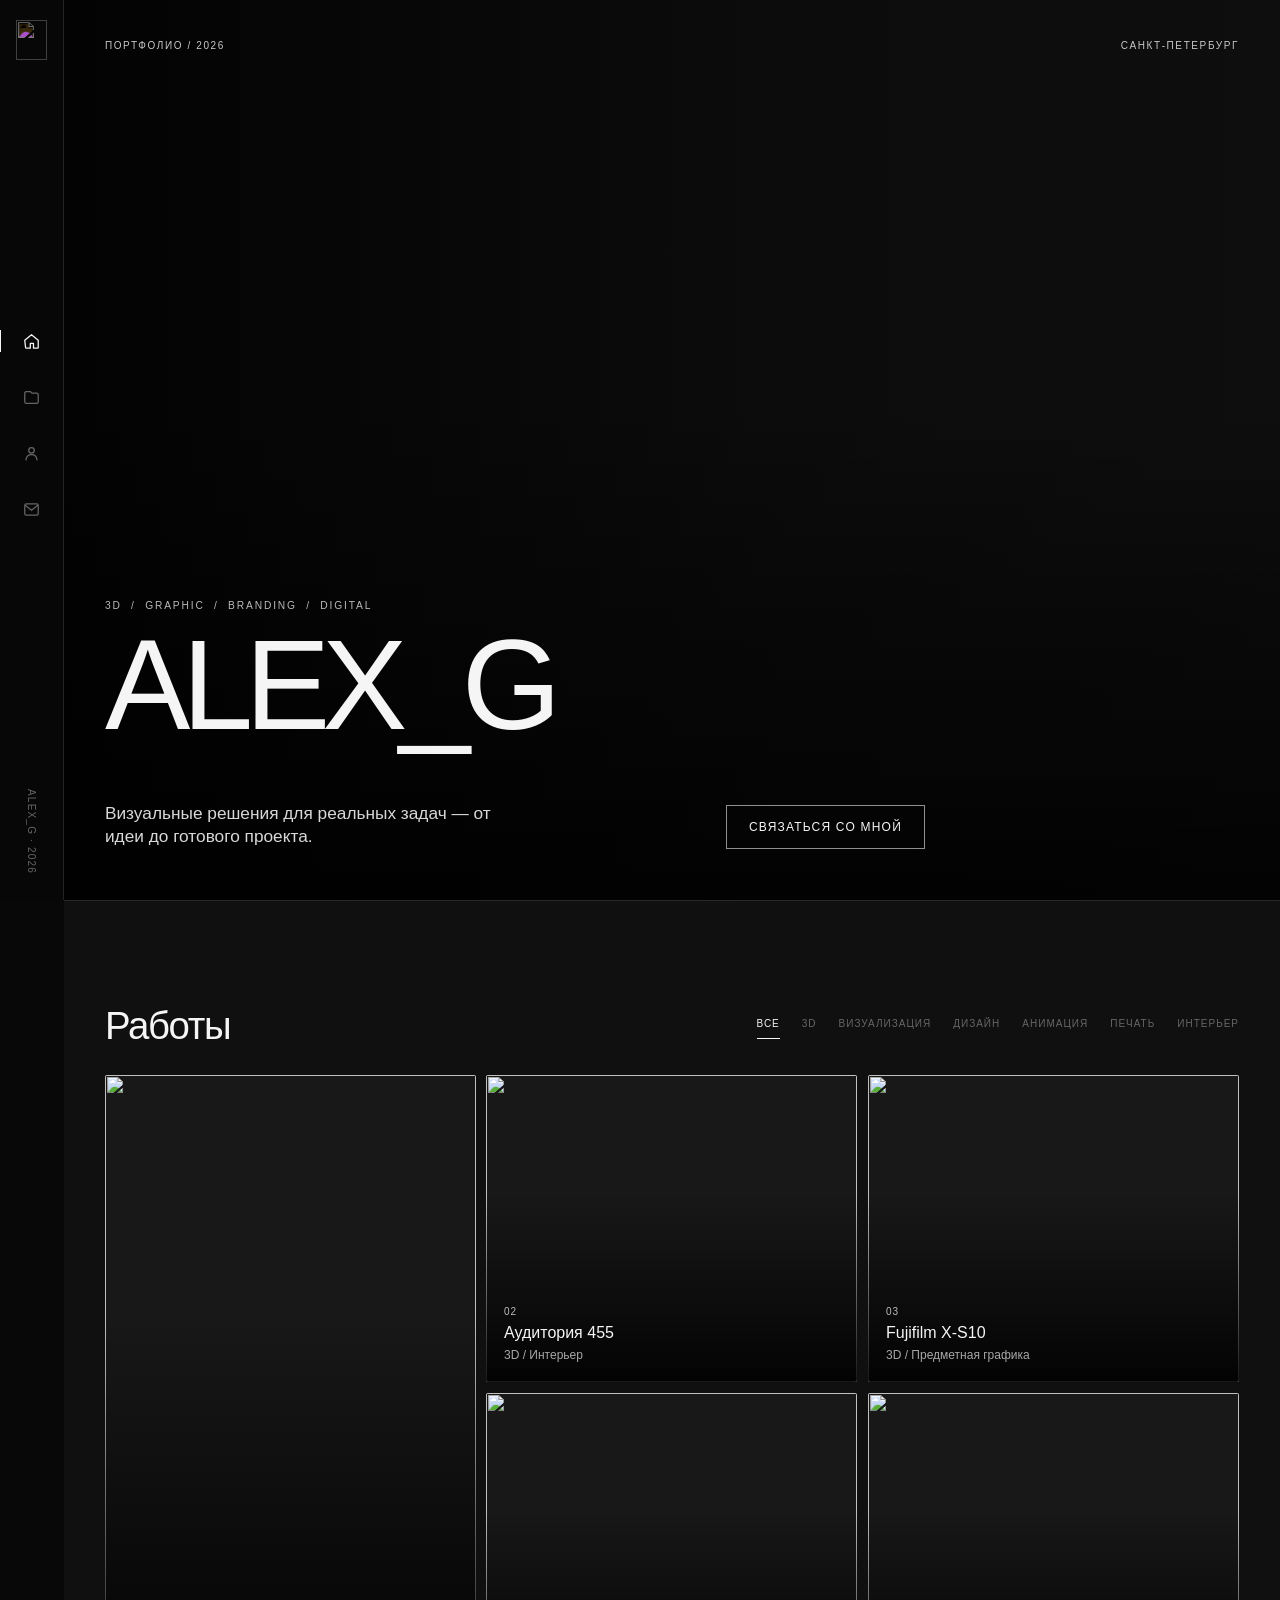
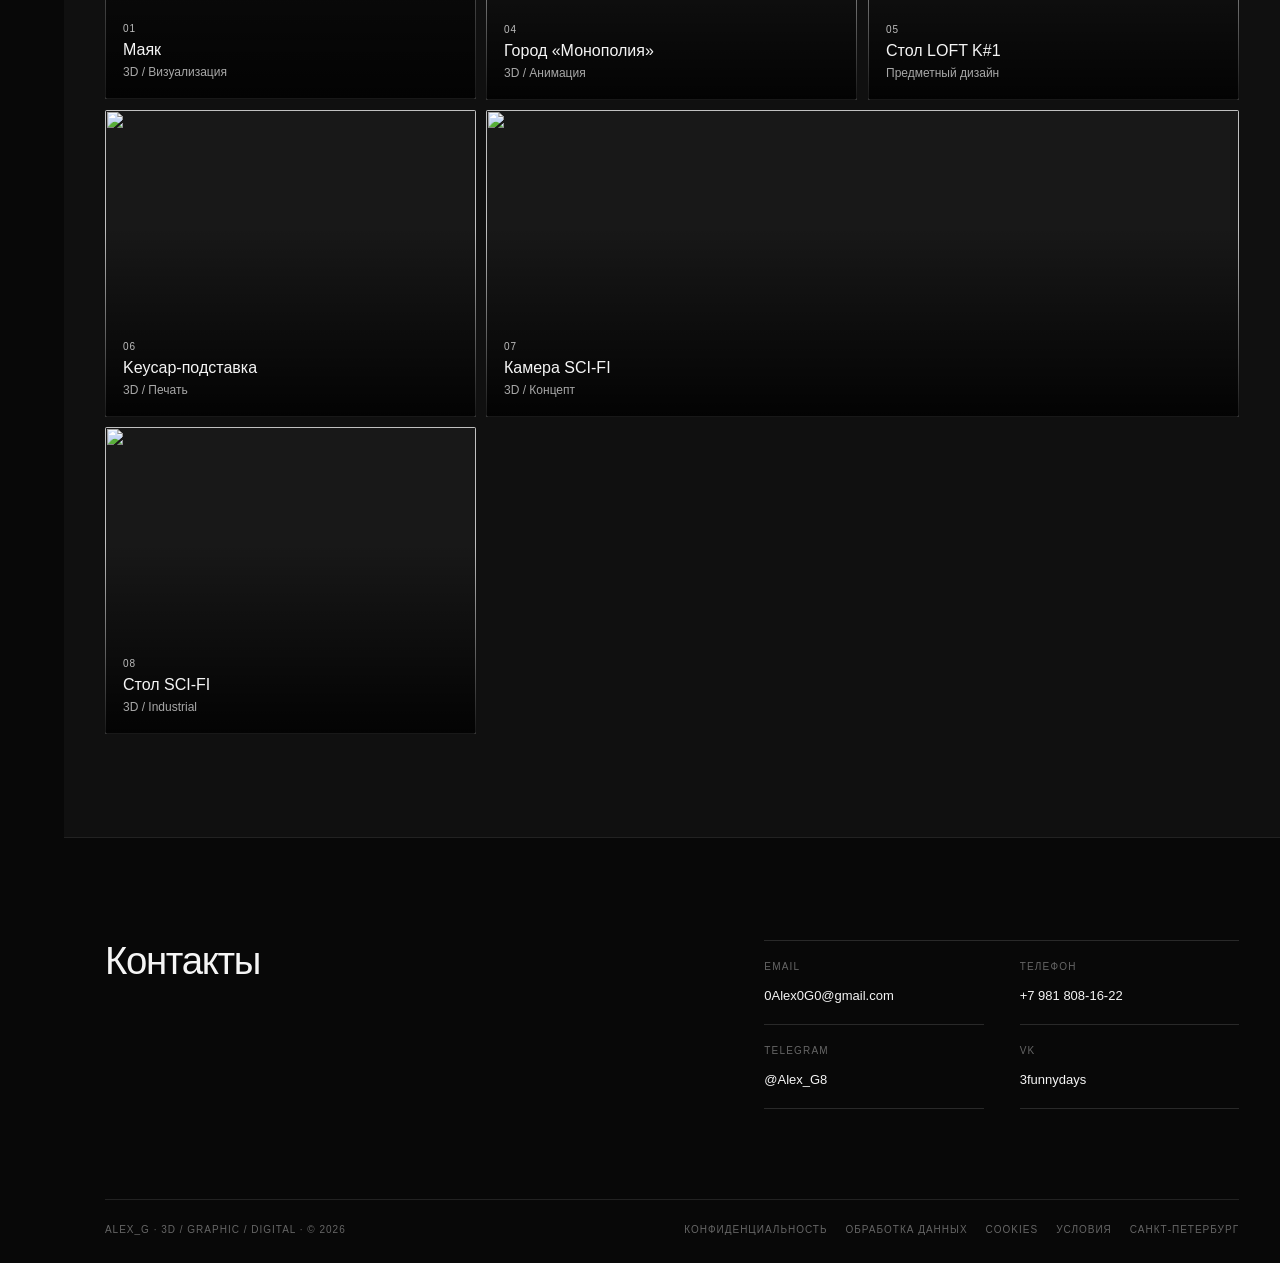
==== index.html @ fc1d1dd9 "Обновить загрузку и мобильную навигацию" ====
<!doctype html>
<html lang="ru">
<head>
  <meta charset="utf-8">
  <meta name="viewport" content="width=device-width,initial-scale=1,viewport-fit=cover">
  <meta name="theme-color" content="#080808">
  <title>ALEX_G — графический дизайнер и 3D-художник</title>
  <meta name="description" content="Портфолио Александра Гусева: 3D-графика, визуализация, анимация и графический дизайн.">
  <meta property="og:title" content="ALEX_G — портфолио Александра Гусева">
  <meta property="og:description" content="Визуальные решения для реальных задач — от идеи до готового проекта.">
  <meta property="og:type" content="website">
  <meta property="og:image" content="img/projects/fujifilm-camera/cover.webp">
  <meta name="twitter:card" content="summary_large_image">
  <link rel="icon" href="img/icons/favicon.png">
  <link rel="manifest" href="site.webmanifest">
  <link rel="stylesheet" href="css/portfolio-v2.css?v=20261013-1">
  <script src="js/portfolio-v2.js?v=20261013-1" defer></script>
</head>
<body class="portfolio-site home-route">
  <div class="site-loader" data-site-loader role="status" aria-label="Загрузка сайта">
    <div class="site-loader__stage">
      <div class="site-loader__record" aria-hidden="true"><span class="site-loader__label"><img src="img/icons/new__logo.svg" alt=""></span></div>
      <p class="site-loader__text" aria-label="Кря..."><span style="--letter:0" aria-hidden="true">К</span><span style="--letter:1" aria-hidden="true">р</span><span style="--letter:2" aria-hidden="true">я</span><span style="--letter:3" aria-hidden="true">.</span><span style="--letter:4" aria-hidden="true">.</span><span style="--letter:5" aria-hidden="true">.</span></p>
    </div>
  </div>
  <noscript><style>.site-loader{display:none}</style></noscript>
  <a class="skip-link" href="#main-content">Перейти к содержанию</a>
  <portfolio-sidebar></portfolio-sidebar>
  <mobile-portfolio-menu></mobile-portfolio-menu>

  <main class="site-frame" id="main-content">
    <portfolio-hero id="hero"></portfolio-hero>
    <portfolio-board id="works"></portfolio-board>
    <portfolio-footer id="contacts"></portfolio-footer>
  </main>

  <project-modal></project-modal>
  <noscript>Для просмотра интерактивной галереи включите JavaScript.</noscript>
</body>
</html>
---- css/portfolio-v2.css ----
@font-face {
  font-family: "Involve";
  src: url("../fonts/Involve-Regular.ttf") format("truetype");
  font-weight: 400;
  font-style: normal;
  font-display: swap;
}

@font-face {
  font-family: "Involve";
  src: url("../fonts/Involve-Medium.ttf") format("truetype");
  font-weight: 500;
  font-style: normal;
  font-display: swap;
}

@font-face {
  font-family: "Involve";
  src: url("../fonts/Involve-SemiBold.ttf") format("truetype");
  font-weight: 600;
  font-style: normal;
  font-display: swap;
}

:root {
  color-scheme: dark;
  --bg: #080808;
  --section: #101010;
  --surface: #181818;
  --text: #f5f5f5;
  --muted: #999;
  --inactive: #666;
  --line: #292929;
  --accent: #f56036;
  --visual-viewport-bottom: 0px;
  --sidebar: 64px;
  --page-pad: clamp(20px, 3.2vw, 52px);
  --section-gap: clamp(64px, 8vw, 112px);
  --ease: cubic-bezier(.22, 1, .36, 1);
}

*, *::before, *::after { box-sizing: border-box; }

html {
  background: var(--bg);
  overflow-x: clip;
  scroll-behavior: smooth;
  scroll-padding-top: 24px;
}

body {
  margin: 0;
  min-width: 320px;
  background: var(--bg);
  color: var(--text);
  font-family: "Involve", "Helvetica Neue", Arial, sans-serif;
  font-size: 16px;
  line-height: 1.5;
  -webkit-font-smoothing: antialiased;
  overflow-x: clip;
}

body.is-modal-open,
body.is-menu-open { overflow: hidden; }

button, a, input { font: inherit; }
a { color: inherit; }
button { color: inherit; }
img, video { display: block; max-width: 100%; }

.site-loader {
  position: fixed;
  z-index: 2000;
  inset: 0;
  display: grid;
  place-items: center;
  overflow: hidden;
  background: #050505;
  transition: opacity 480ms ease, visibility 480ms ease;
}

.site-loader.is-leaving { opacity: 0; visibility: hidden; pointer-events: none; }

.site-loader__stage {
  display: grid;
  justify-items: center;
  gap: 26px;
  perspective: 900px;
}

.site-loader__record {
  position: relative;
  width: clamp(132px, 22vw, 210px);
  aspect-ratio: 1;
  border-radius: 50%;
  background:
    radial-gradient(circle at center, transparent 0 17%, rgba(0,0,0,.14) 17.5% 18%, transparent 18.5% 28%, rgba(0,0,0,.12) 28.5% 29%, transparent 29.5% 42%, rgba(0,0,0,.1) 42.5% 43%, transparent 43.5%),
    repeating-radial-gradient(circle at center, #ff7149 0 2px, var(--accent) 3px 5px);
  box-shadow: 0 34px 80px rgba(0,0,0,.78), inset 0 0 0 1px rgba(255,255,255,.24);
  transform-style: preserve-3d;
  animation: record-toss 1250ms cubic-bezier(.18,.75,.2,1) both;
  will-change: transform;
}

.site-loader__record::after {
  content: "";
  position: absolute;
  inset: 4px;
  border: 2px solid rgba(0,0,0,.1);
  border-radius: inherit;
}

.site-loader__label {
  position: absolute;
  z-index: 2;
  inset: 31%;
  display: grid;
  place-items: center;
  border-radius: 50%;
  background: #f5f5f5;
  box-shadow: 0 0 0 1px rgba(0,0,0,.28);
}

.site-loader__label img { width: 42%; height: 58%; object-fit: contain; }

.site-loader__text {
  margin: 0;
  display: flex;
  align-items: baseline;
  justify-content: center;
  color: #f5f5f5;
  font-size: 12px;
  letter-spacing: .18em;
  text-transform: uppercase;
}

.site-loader__text span {
  display: inline-block;
  opacity: 0;
  transform: translateY(9px) scale(.7);
  animation: loader-letter 360ms var(--ease) forwards;
  animation-delay: calc(260ms + var(--letter) * 115ms);
}

@keyframes record-toss {
  0% { transform: translateY(34px) rotateX(72deg) rotateZ(-16deg) scale(.76); opacity: 0; }
  18% { transform: translateY(0) rotateX(18deg) rotateZ(14deg) scale(1); opacity: 1; }
  37% { transform: translateY(-62px) rotateX(178deg) rotateY(84deg) rotateZ(92deg) scale(.94); }
  52% { transform: translateY(-72px) rotateX(308deg) rotateY(168deg) rotateZ(175deg) scale(.9); }
  69% { transform: translateY(-8px) rotateX(510deg) rotateY(300deg) rotateZ(305deg) scale(1.02); }
  80% { transform: translateY(-22px) rotateX(592deg) rotateY(352deg) rotateZ(348deg) scale(.98); }
  100% { transform: translateY(0) rotateX(720deg) rotateY(360deg) rotateZ(360deg) scale(1); }
}

@keyframes loader-letter {
  0% { opacity: 0; transform: translateY(9px) scale(.7); filter: blur(5px); }
  70% { opacity: 1; transform: translateY(-2px) scale(1.08); filter: blur(0); }
  100% { opacity: 1; transform: translateY(0) scale(1); filter: blur(0); }
}

.skip-link {
  position: fixed;
  z-index: 1000;
  top: 12px;
  left: 76px;
  padding: 10px 14px;
  background: var(--text);
  color: var(--bg);
  transform: translateY(-180%);
  transition: transform 180ms ease;
}

.skip-link:focus { transform: translateY(0); }

:focus-visible {
  outline: 2px solid var(--text);
  outline-offset: 4px;
}

.site-frame { margin-left: var(--sidebar); }

.desktop-sidebar {
  position: fixed;
  z-index: 100;
  inset: 0 auto 0 0;
  width: var(--sidebar);
  height: 100dvh;
  background: rgba(8, 8, 8, .96);
  border-right: 1px solid #222;
  display: flex;
  flex-direction: column;
  align-items: center;
  padding: 18px 10px;
}

.desktop-sidebar__brand {
  display: grid;
  place-items: center;
  width: 44px;
  height: 44px;
  text-decoration: none;
  font-size: 16px;
  font-weight: 500;
  letter-spacing: -.04em;
}

.desktop-sidebar__brand img {
  width: 31px;
  height: 40px;
  object-fit: contain;
  filter: invert(1);
}

.desktop-sidebar__nav {
  display: flex;
  flex: 1;
  flex-direction: column;
  justify-content: center;
  gap: 12px;
}

.desktop-sidebar__link,
.mobile-menu__link {
  position: relative;
  display: grid;
  place-items: center;
  width: 44px;
  height: 44px;
  border: 0;
  color: var(--inactive);
  text-decoration: none;
  background: transparent;
  transition: color 180ms ease, background 180ms ease;
}

.desktop-sidebar__link::before {
  content: "";
  position: absolute;
  left: -11px;
  width: 2px;
  height: 0;
  background: var(--text);
  transition: height 220ms var(--ease);
}

.desktop-sidebar__link svg,
.mobile-menu__link svg {
  width: 19px;
  height: 19px;
  fill: none;
  stroke: currentColor;
  stroke-width: 1.6;
  stroke-linecap: round;
  stroke-linejoin: round;
}

.desktop-sidebar__link:hover,
.desktop-sidebar__link.is-active,
.desktop-sidebar__link[aria-current="page"] { color: var(--text); }

.desktop-sidebar__link.is-active::before,
.desktop-sidebar__link[aria-current="page"]::before { height: 22px; }

.desktop-sidebar__tooltip {
  position: absolute;
  left: 52px;
  padding: 7px 9px;
  border: 1px solid var(--line);
  background: rgba(8, 8, 8, .94);
  color: var(--text);
  font-size: 11px;
  letter-spacing: .08em;
  text-transform: uppercase;
  opacity: 0;
  pointer-events: none;
  transform: translateX(-5px);
  transition: opacity 160ms ease, transform 160ms ease;
  white-space: nowrap;
}

.desktop-sidebar__link:hover .desktop-sidebar__tooltip,
.desktop-sidebar__link:focus-visible .desktop-sidebar__tooltip {
  opacity: 1;
  transform: translateX(0);
}

.desktop-sidebar__counter {
  margin: 0 0 8px;
  color: var(--inactive);
  font-size: 10px;
  letter-spacing: .12em;
  writing-mode: vertical-rl;
}

.hero {
  position: relative;
  min-height: max(650px, 100svh);
  overflow: hidden;
  isolation: isolate;
  display: grid;
  align-items: end;
  padding: clamp(26px, 4vw, 64px) var(--page-pad);
  background: #101010;
}

.hero__media,
.hero__media::after,
.hero__video {
  position: absolute;
  inset: 0;
  width: 100%;
  height: 100%;
}

.hero__media { z-index: -2; }
.hero__video { object-fit: cover; object-position: 50% 50%; }
.hero__media::after {
  content: "";
  background:
    linear-gradient(90deg, rgba(0, 0, 0, .82) 0%, rgba(0, 0, 0, .28) 58%, rgba(0, 0, 0, .14) 100%),
    linear-gradient(0deg, rgba(0, 0, 0, .84) 0%, transparent 55%);
}

.hero__topline {
  position: absolute;
  top: clamp(24px, 3vw, 44px);
  right: var(--page-pad);
  left: var(--page-pad);
  display: flex;
  align-items: center;
  justify-content: space-between;
  color: #c8c8c8;
  font-size: 10px;
  letter-spacing: .16em;
  text-transform: uppercase;
}

.hero__mobile-logo {
  display: none;
  width: 24px;
  height: 32px;
  object-fit: contain;
  filter: invert(1);
}

.hero__content { width: min(820px, 82vw); }

.hero__disciplines,
.section-kicker {
  margin: 0 0 20px;
  color: #b9b9b9;
  font-size: clamp(10px, .8vw, 12px);
  letter-spacing: .18em;
  text-transform: uppercase;
}

.hero h1 {
  margin: 0;
  font-size: clamp(76px, 10vw, 150px);
  font-weight: 400;
  line-height: .82;
  letter-spacing: -.065em;
}

.hero__bottom {
  display: flex;
  align-items: flex-end;
  justify-content: space-between;
  gap: 32px;
  margin-top: clamp(32px, 5vw, 68px);
}

.hero__statement {
  max-width: 390px;
  margin: 0;
  color: #d8d8d8;
  font-size: clamp(16px, 1.35vw, 20px);
  line-height: 1.35;
}

.hero__actions {
  display: flex;
  align-items: center;
  gap: 12px;
}

.outline-button {
  min-height: 44px;
  border: 1px solid rgba(245, 245, 245, .58);
  background: transparent;
  color: var(--text);
  display: inline-flex;
  align-items: center;
  justify-content: center;
  gap: 10px;
  padding: 0 22px;
  text-decoration: none;
  font-size: 12px;
  font-weight: 500;
  letter-spacing: .1em;
  text-transform: uppercase;
  cursor: pointer;
  transition: background 200ms ease, color 200ms ease, border-color 200ms ease;
}

.outline-button:hover { background: var(--text); color: var(--bg); border-color: var(--text); }

.portfolio-board {
  padding: var(--section-gap) var(--page-pad);
  background: var(--section);
  border-top: 1px solid var(--line);
}

.portfolio-board__header {
  display: grid;
  grid-template-columns: minmax(200px, 1fr) auto;
  align-items: end;
  gap: 28px;
  margin-bottom: 28px;
}

.section-heading {
  display: flex;
  align-items: baseline;
}

.section-heading h2 {
  margin: 0;
  font-size: clamp(28px, 3vw, 42px);
  font-weight: 400;
  line-height: 1.1;
  letter-spacing: -.035em;
}

.project-filters {
  display: flex;
  align-items: center;
  gap: 22px;
  overflow-x: auto;
  padding: 4px 0 8px;
  scrollbar-width: none;
}
.project-filters::-webkit-scrollbar { display: none; }

.project-filter {
  position: relative;
  min-height: 32px;
  padding: 0;
  border: 0;
  background: none;
  color: var(--inactive);
  font-size: 10px;
  font-weight: 500;
  letter-spacing: .1em;
  text-transform: uppercase;
  white-space: nowrap;
  cursor: pointer;
  transition: color 180ms ease;
}

.project-filter::after {
  content: "";
  position: absolute;
  right: 0;
  bottom: 0;
  left: 0;
  height: 1px;
  background: currentColor;
  transform: scaleX(0);
  transform-origin: left;
  transition: transform 200ms var(--ease);
}

.project-filter:hover,
.project-filter.is-active { color: var(--text); }
.project-filter.is-active::after { transform: scaleX(1); }

.project-grid {
  display: grid;
  grid-template-columns: repeat(3, minmax(0, 1fr));
  grid-auto-rows: clamp(230px, 24vw, 390px);
  gap: 10px;
  perspective: 1400px;
}

.project-grid.is-filtering-out .project-card:not([hidden]) {
  animation: project-filter-out 480ms cubic-bezier(.55,0,.7,.2) both;
}

.project-grid.is-filtering-in .project-card:not([hidden]) {
  animation: project-filter-in 680ms var(--ease) both;
}

@keyframes project-filter-out {
  to {
    opacity: 0;
    filter: blur(16px) brightness(.16);
    transform: translateZ(-150px) translateY(12px) scale(.88);
  }
}

@keyframes project-filter-in {
  from {
    opacity: 0;
    filter: blur(18px) brightness(.12);
    transform: translateZ(-180px) translateY(14px) scale(.86);
  }
  to { opacity: 1; filter: none; transform: none; }
}

.project-card {
  position: relative;
  min-width: 0;
  overflow: visible;
  padding: 0;
  border: 0;
  border-radius: 2px;
  background: transparent;
  text-align: left;
  cursor: pointer;
  isolation: isolate;
  perspective: 1100px;
}

.project-card__plane {
  position: absolute;
  inset: 0;
  display: block;
  overflow: hidden;
  border-radius: inherit;
  background: var(--surface);
  pointer-events: none;
  transform: rotateX(var(--billboard-x, 0deg)) rotateY(var(--billboard-y, 0deg));
  transform-style: preserve-3d;
  transform-origin: center;
  transition: transform 140ms ease-out;
  will-change: transform;
}

.project-card.is-featured { grid-row: span 2; }
.project-card.is-wide { grid-column: span 2; }
.project-card[hidden] { display: none; }

.project-card__plane::after {
  content: "";
  position: absolute;
  z-index: 1;
  inset: 0;
  background: linear-gradient(180deg, transparent 38%, rgba(0, 0, 0, .88) 100%);
  pointer-events: none;
}

.project-card__image {
  width: 100%;
  height: 100%;
  object-fit: cover;
  object-position: var(--cover-position, 50% 50%);
}

.project-card__content {
  position: absolute;
  z-index: 3;
  right: 0;
  bottom: 0;
  left: 0;
  padding: 18px;
}

.project-card__index {
  display: block;
  margin-bottom: 4px;
  color: #bdbdbd;
  font-size: 10px;
  letter-spacing: .1em;
}

.project-card h3 { margin: 0; font-size: 16px; font-weight: 500; line-height: 1.2; }
.project-card p { margin: 4px 0 0; color: #a8a8a8; font-size: 12px; }

.portfolio-board__empty {
  grid-column: 1 / -1;
  min-height: 200px;
  border: 1px solid var(--line);
  display: grid;
  place-items: center;
  color: var(--muted);
}

.portfolio-board__empty[hidden] { display: none; }

.portfolio-footer {
  padding: var(--section-gap) var(--page-pad) 26px;
  background: var(--bg);
  border-top: 1px solid #222;
}

.portfolio-footer__lead {
  display: grid;
  grid-template-columns: minmax(300px, 1.2fr) minmax(420px, 1fr);
  gap: clamp(40px, 7vw, 110px);
  padding-bottom: clamp(54px, 7vw, 100px);
}

.portfolio-footer__lead h2 {
  margin: 14px 0 18px;
  max-width: 760px;
  font-size: clamp(44px, 6vw, 96px);
  font-weight: 400;
  line-height: .95;
  letter-spacing: -.055em;
}

.portfolio-footer__lead .section-heading h2 { margin: 0; font-size: clamp(28px, 3vw, 42px); line-height: 1.1; letter-spacing: -.035em; }
.portfolio-footer__lead p { max-width: 450px; margin: 0; color: var(--muted); font-size: 15px; }

.portfolio-footer__links {
  align-self: end;
  display: grid;
  grid-template-columns: repeat(2, minmax(0, 1fr));
  border-top: 1px solid var(--line);
}

.contact-link {
  min-height: 84px;
  padding: 18px 0;
  border-bottom: 1px solid var(--line);
  color: var(--text);
  text-decoration: none;
  display: flex;
  flex-direction: column;
  justify-content: space-between;
  transition: color 180ms ease;
}

.contact-link:nth-child(odd) { margin-right: 18px; }
.contact-link:nth-child(even) { margin-left: 18px; }
.contact-link span { color: var(--inactive); font-size: 10px; letter-spacing: .12em; text-transform: uppercase; }
.contact-link strong { font-size: 13px; font-weight: 400; overflow-wrap: anywhere; }
.contact-link:hover { color: var(--muted); }

.portfolio-footer__bottom {
  display: flex;
  align-items: center;
  justify-content: space-between;
  gap: 20px;
  padding-top: 22px;
  border-top: 1px solid #222;
  color: var(--inactive);
  font-size: 10px;
  letter-spacing: .1em;
  text-transform: uppercase;
}

.portfolio-footer__legal { display: flex; gap: 18px; }
.portfolio-footer__legal a { text-decoration: none; }
.portfolio-footer__legal a:hover { color: var(--text); }

.project-modal[hidden] { display: none; }

.project-modal {
  position: fixed;
  z-index: 500;
  inset: 0;
  display: grid;
  place-items: center;
  padding: 4vh 4vw;
  background: rgba(0, 0, 0, .86);
  backdrop-filter: blur(8px);
  animation: modal-backdrop 220ms ease both;
}

.project-modal__panel {
  position: relative;
  width: min(1100px, 92vw);
  max-height: 90dvh;
  overflow: auto;
  overscroll-behavior: contain;
  background: var(--section);
  border: 1px solid var(--line);
  animation: modal-panel 300ms var(--ease) both;
}

.project-modal__close {
  position: sticky;
  z-index: 4;
  top: 16px;
  float: right;
  display: grid;
  place-items: center;
  width: 44px;
  height: 44px;
  margin: 16px 16px -60px 0;
  padding: 0;
  border: 1px solid rgba(255, 255, 255, .28);
  border-radius: 50%;
  background: rgba(8, 8, 8, .82);
  color: var(--text);
  cursor: pointer;
  backdrop-filter: blur(12px);
}

.project-modal__close::before,
.project-modal__close::after { content: ""; position: absolute; width: 16px; height: 1px; background: currentColor; }
.project-modal__close::before { transform: rotate(45deg); }
.project-modal__close::after { transform: rotate(-45deg); }

.project-modal__hero {
  width: 100%;
  aspect-ratio: 16 / 8;
  object-fit: cover;
  object-position: var(--modal-position, 50% 50%);
}

.project-modal__body { padding: clamp(24px, 4vw, 56px); }

.project-modal__heading {
  display: grid;
  grid-template-columns: 1.25fr .75fr;
  gap: 32px;
  margin-bottom: clamp(42px, 6vw, 72px);
}

.project-modal__eyebrow,
.project-modal__facts dt { color: var(--inactive); font-size: 10px; letter-spacing: .12em; text-transform: uppercase; }

.project-modal__heading h2 {
  margin: 10px 0 18px;
  font-size: clamp(38px, 6vw, 76px);
  font-weight: 400;
  line-height: .95;
  letter-spacing: -.05em;
}

.project-modal__description { max-width: 650px; margin: 0; color: #b7b7b7; font-size: 15px; }
.project-modal__facts { display: grid; align-content: end; gap: 14px; margin: 0; }
.project-modal__facts div { display: flex; justify-content: space-between; gap: 16px; padding-bottom: 10px; border-bottom: 1px solid var(--line); }
.project-modal__facts dd { margin: 0; font-size: 12px; text-align: right; }
.project-modal__gallery { display: grid; grid-template-columns: repeat(2, minmax(0, 1fr)); gap: 10px; }
.project-modal__gallery img,
.project-modal__gallery video { width: 100%; height: 100%; min-height: 280px; object-fit: cover; background: #050505; }
.project-modal__gallery video { aspect-ratio: 16 / 9; }
.project-modal__gallery img:first-child:last-child { grid-column: 1 / -1; max-height: 760px; object-fit: contain; }

.error-page {
  min-height: 100svh;
  display: grid;
  align-items: center;
  padding: clamp(80px, 10vw, 150px) var(--page-pad);
  background: var(--bg);
}

.error-page__content { width: min(1120px, 100%); }
.error-page__code { margin: 0 0 14px; color: var(--inactive); font-size: 11px; letter-spacing: .18em; text-transform: uppercase; }
.error-page h1 { margin: 0; font-size: clamp(112px, 25vw, 360px); font-weight: 400; line-height: .72; letter-spacing: -.08em; }
.error-page__line { width: 100%; height: 1px; margin: clamp(42px, 7vw, 90px) 0 26px; background: var(--line); }
.error-page__footer { display: flex; align-items: center; justify-content: space-between; gap: 24px; }
.error-page__footer p { max-width: 540px; margin: 0; color: var(--muted); font-size: clamp(15px, 1.6vw, 20px); }

.legal-page__content {
  width: min(980px, calc(100% - (var(--page-pad) * 2)));
  min-height: 70svh;
  margin: 0 auto;
  padding: clamp(110px, 12vw, 180px) 0 var(--section-gap);
}

.legal-page__content h1 {
  max-width: 900px;
  margin: 0 0 18px;
  font-size: clamp(46px, 7vw, 96px);
  font-weight: 400;
  line-height: .94;
  letter-spacing: -.055em;
}

.legal-page__content .legal-updated {
  margin: 0 0 clamp(54px, 8vw, 96px);
  color: var(--inactive);
  font-size: 10px;
  letter-spacing: .12em;
  text-transform: uppercase;
}

.legal-page__content h2 {
  margin: clamp(42px, 6vw, 72px) 0 14px;
  padding-top: 18px;
  border-top: 1px solid var(--line);
  font-size: clamp(22px, 2.5vw, 34px);
  font-weight: 400;
  letter-spacing: -.025em;
}

.legal-page__content p {
  max-width: 800px;
  margin: 0 0 16px;
  color: #b7b7b7;
  font-size: 15px;
}

.legal-page__content a { color: var(--text); text-underline-offset: 3px; }

@keyframes modal-backdrop { from { opacity: 0; } }
@keyframes modal-panel { from { opacity: 0; transform: translateY(18px) scale(.99); } }

.about-hero {
  position: relative;
  min-height: 100svh;
  display: grid;
  grid-template-columns: 1.05fr .95fr;
  align-items: end;
  gap: clamp(30px, 6vw, 100px);
  padding: clamp(84px, 10vw, 150px) var(--page-pad) var(--page-pad);
  background: var(--bg);
}

.about-hero h1 { margin: 0; font-size: clamp(68px, 9vw, 138px); font-weight: 400; line-height: .84; letter-spacing: -.065em; }
.about-hero__lead { max-width: 650px; margin: clamp(32px, 5vw, 64px) 0 0; color: #c8c8c8; font-size: clamp(17px, 1.5vw, 22px); line-height: 1.4; }
.about-hero__portrait { margin: 0; height: min(72vh, 820px); overflow: hidden; background: var(--surface); }
.about-hero__portrait img { width: 100%; height: 100%; object-fit: cover; filter: grayscale(1); transition: filter 500ms ease; }
.about-hero__portrait:hover img { filter: grayscale(0); }

.about-content { padding: var(--section-gap) var(--page-pad); background: var(--section); border-top: 1px solid var(--line); }
.about-content__statement { display: grid; grid-template-columns: minmax(130px, .35fr) 1fr; gap: 24px; padding-bottom: var(--section-gap); }
.about-content__statement span,
.about-content__statement p { max-width: 1100px; margin: 0; font-size: clamp(30px, 4.5vw, 68px); line-height: 1.08; letter-spacing: -.045em; }
.about-content__columns { display: grid; grid-template-columns: repeat(3, minmax(0, 1fr)); border-top: 1px solid var(--line); }
.about-content__columns article { min-height: 290px; padding: 22px 28px 28px 0; border-bottom: 1px solid var(--line); }
.about-content__columns article + article { padding-left: 28px; border-left: 1px solid var(--line); }
.about-content__columns h2 { margin: 70px 0 14px; font-size: 22px; font-weight: 400; }
.about-content__columns p { max-width: 360px; margin: 0; color: var(--muted); font-size: 14px; }
.about-content__actions { display: flex; align-items: center; gap: 28px; margin-top: 42px; }
.resume-button {
  display: inline-flex;
  align-items: center;
  justify-content: center;
  min-width: 210px;
  min-height: 54px;
  padding: 0 22px;
  border: 1px solid var(--text);
  background: var(--text);
  color: var(--bg);
  font-size: 11px;
  font-weight: 500;
  letter-spacing: .1em;
  text-decoration: none;
  text-transform: uppercase;
  transition: background 200ms ease, color 200ms ease;
}
.resume-button:hover,
.resume-button:focus-visible { background: transparent; color: var(--text); }

.software-section {
  padding: var(--section-gap) 0 12px;
}

.software-section__heading {
  display: flex;
  align-items: end;
  justify-content: space-between;
  gap: 24px;
  margin-bottom: 28px;
}

.software-section__heading .section-kicker { margin: 0 0 8px; }
.software-section__heading h2 { margin: 0; font-size: clamp(30px, 4vw, 56px); font-weight: 400; line-height: 1; letter-spacing: -.04em; }

.software-grid {
  display: grid;
  grid-template-columns: repeat(4, minmax(0, 1fr));
  border-top: 1px solid var(--line);
  border-left: 1px solid var(--line);
}

.software-card {
  min-height: 220px;
  padding: 20px;
  border-right: 1px solid var(--line);
  border-bottom: 1px solid var(--line);
  display: flex;
  flex-direction: column;
  justify-content: space-between;
  gap: 24px;
  background: rgba(255, 255, 255, .01);
  transition: background 220ms ease;
}

.software-card:hover { background: rgba(255, 255, 255, .045); }
.software-card img { width: 32px; height: 32px; object-fit: contain; filter: grayscale(1); }
.software-card h3 { margin: 0 0 5px; font-size: 15px; font-weight: 500; }
.software-card p { margin: 0; color: var(--muted); font-size: 12px; }
.software-card__body { margin-top: auto; }
.software-card__skill { margin-top: 4px; }
.software-card__skill-label { display: flex; align-items: baseline; justify-content: space-between; gap: 12px; margin-bottom: 10px; }
.software-card__skill-label > span { color: var(--inactive); font-size: 9px; letter-spacing: .12em; text-transform: uppercase; }
.software-card__skill-label strong { font-size: 25px; font-weight: 400; line-height: 1; letter-spacing: -.04em; font-variant-numeric: tabular-nums; }
.software-card__meter { height: 2px; overflow: hidden; background: #303030; }
.software-card__meter span { display: block; width: var(--skill-level, 0%); height: 100%; background: var(--text); transform: scaleX(0); transform-origin: left; transition: transform 1100ms cubic-bezier(.16, 1, .3, 1); }
.software-card.is-skill-visible .software-card__meter span { transform: scaleX(1); }

.mobile-menu { display: none; }

.reveal-card { opacity: 0; transform: translateY(18px); transition: opacity 500ms var(--ease), transform 500ms var(--ease); transition-delay: var(--delay, 0ms); }
.reveal-card.is-visible { opacity: 1; transform: none; }

@media (max-width: 1023px) {
  .project-grid { grid-template-columns: repeat(2, minmax(0, 1fr)); grid-auto-rows: clamp(220px, 39vw, 370px); }
  .project-card.is-wide { grid-column: span 1; }
  .portfolio-footer__lead { grid-template-columns: 1fr; }
  .portfolio-footer__links { width: min(720px, 100%); }
  .about-hero { grid-template-columns: 1fr 1fr; }
}

@media (max-width: 767px) {
  :root { --page-pad: 16px; }
  .desktop-sidebar { display: none; }
  .site-frame { margin-left: 0; }
  .skip-link { left: 16px; }
  .hero { min-height: 100svh; padding-bottom: calc(26px + env(safe-area-inset-bottom)); }
  .hero__video { object-position: 72% 50%; }
  .hero__media::after { background: linear-gradient(0deg, rgba(0,0,0,.9) 0%, rgba(0,0,0,.18) 78%), linear-gradient(90deg, rgba(0,0,0,.35), transparent); }
  .hero__topline { top: calc(20px + env(safe-area-inset-top)); }
  .hero__topline span:last-child { display: none; }
  .hero__portfolio-label { display: none; }
  .hero__mobile-logo { display: block; }
  .hero__content { width: 100%; }
  .hero__disciplines { margin-bottom: 14px; font-size: 9px; }
  .hero h1 { font-size: clamp(58px, 18vw, 84px); line-height: .86; }
  .hero__bottom { display: block; margin-top: 26px; }
  .hero__statement { max-width: 320px; font-size: 15px; }
  .hero__actions { align-items: flex-start; flex-direction: column; margin-top: 22px; }
  .outline-button { min-height: 46px; padding: 0 16px; font-size: 10px; }
  .portfolio-board { padding-top: 58px; padding-bottom: 64px; }
  .portfolio-board__header { grid-template-columns: 1fr; gap: 18px; margin-bottom: 18px; }
  .project-filters { margin-right: -16px; padding-right: 16px; gap: 20px; }
  .project-grid { grid-auto-rows: clamp(178px, 54vw, 270px); gap: 8px; }
  .project-card { border-radius: 6px; }
  .project-card__content { padding: 12px; }
  .project-card h3 { font-size: 13px; }
  .project-card p { font-size: 11px; line-height: 1.25; }
  .portfolio-footer { padding-top: 58px; padding-bottom: calc(22px + env(safe-area-inset-bottom)); }
  .portfolio-footer__lead { gap: 42px; padding-bottom: 58px; }
  .portfolio-footer__lead h2 { font-size: clamp(46px, 15vw, 70px); }
  .portfolio-footer__lead .section-heading h2 { font-size: 28px; }
  .portfolio-footer__links { grid-template-columns: 1fr; }
  .contact-link:nth-child(n) { margin: 0; min-height: 72px; }
  .portfolio-footer__bottom { display: grid; }
  .portfolio-footer__legal { flex-wrap: wrap; gap: 10px 16px; }
  .project-modal { display: block; padding: 0; background: var(--section); }
  .project-modal__panel { width: 100%; max-height: 100dvh; min-height: 100dvh; border: 0; }
  .project-modal__hero { aspect-ratio: 4 / 3; }
  .project-modal__body { padding: 24px 16px calc(60px + env(safe-area-inset-bottom)); }
  .project-modal__heading { grid-template-columns: 1fr; gap: 34px; }
  .project-modal__gallery { grid-template-columns: 1fr; gap: 8px; }
  .project-modal__gallery img,
  .project-modal__gallery video { min-height: 0; aspect-ratio: 4 / 3; }
  .error-page__footer { align-items: flex-start; flex-direction: column; }
  .error-page .outline-button { width: 100%; }
  .legal-page__content { width: calc(100% - 32px); padding-top: calc(92px + env(safe-area-inset-top)); }
  .legal-page__content h1 { font-size: clamp(42px, 13vw, 62px); }
  .about-hero { min-height: auto; grid-template-columns: 1fr; padding-top: calc(90px + env(safe-area-inset-top)); }
  .about-hero h1 { font-size: clamp(52px, 17vw, 74px); }
  .about-hero__portrait { height: 62svh; min-height: 420px; }
  .about-content__statement { grid-template-columns: 1fr; }
  .about-content__statement p { font-size: clamp(30px, 10vw, 48px); }
  .about-content__columns { grid-template-columns: 1fr; }
  .about-content__columns article { min-height: 230px; padding: 20px 0; border-left: 0 !important; }
  .about-content__columns article + article { padding-left: 0; }
  .about-content__columns h2 { margin-top: 52px; }
  .about-content__actions { align-items: flex-start; flex-direction: column; }
  .resume-button { width: 100%; min-height: 56px; }
  .software-section__heading { align-items: flex-start; flex-direction: column; }
  .software-grid { grid-template-columns: repeat(2, minmax(0, 1fr)); }
  .software-card { min-height: 210px; padding: 16px; gap: 20px; }
  .software-card__skill-label strong { font-size: 22px; }
  .mobile-menu {
    position: fixed;
    z-index: 220;
    left: max(16px, env(safe-area-inset-left));
    right: auto;
    bottom: calc(max(16px, env(safe-area-inset-bottom)) + var(--visual-viewport-bottom));
    display: block;
    width: 56px;
    height: 56px;
  }
  .mobile-menu__toggle,
  .mobile-menu__link {
    position: absolute;
    left: 0;
    right: auto;
    bottom: 0;
    border: 1px solid #353535;
    border-radius: 50%;
    background: rgba(8, 8, 8, .92);
    color: var(--text);
    backdrop-filter: blur(14px);
  }
  .mobile-menu__toggle {
    z-index: 3;
    display: grid;
    place-items: center;
    width: 56px;
    height: 56px;
    padding: 0;
    cursor: pointer;
  }
  .mobile-menu__toggle span,
  .mobile-menu__toggle::before {
    content: "";
    position: absolute;
    width: 18px;
    height: 1px;
    background: currentColor;
    transition: transform 220ms var(--ease), top 220ms var(--ease);
  }
  .mobile-menu__toggle span { transform: translateY(3px); }
  .mobile-menu__toggle::before { transform: translateY(-3px); }
  .mobile-menu.is-open .mobile-menu__toggle span { transform: rotate(-45deg); }
  .mobile-menu.is-open .mobile-menu__toggle::before { transform: rotate(45deg); }
  .mobile-menu__link {
    opacity: 0;
    transform: translate(var(--x), 0) scale(.72);
    pointer-events: none;
    transition: transform 260ms var(--ease), opacity 180ms ease;
    transition-delay: calc(var(--i) * 25ms);
  }
  .mobile-menu.is-open .mobile-menu__link { opacity: 1; transform: translate(var(--x), var(--y)) scale(1); pointer-events: auto; }
  .mobile-menu__link-label {
    position: absolute;
    left: 54px;
    right: auto;
    padding: 6px 0;
    border: 0;
    background: transparent;
    font-size: 10px;
    letter-spacing: .1em;
    text-shadow: 0 1px 10px rgba(0, 0, 0, .9);
    text-transform: uppercase;
    white-space: nowrap;
  }
  .mobile-menu__backdrop {
    position: fixed;
    z-index: -1;
    inset: 0;
    background: rgba(0, 0, 0, .64);
    opacity: 0;
    pointer-events: none;
    transition: opacity 220ms ease;
  }
  .mobile-menu.is-open .mobile-menu__backdrop { opacity: 1; pointer-events: auto; }
}

@media (max-width: 359px) {
  .project-grid { grid-template-columns: 1fr; grid-auto-rows: 330px; }
  .project-card.is-featured { grid-row: span 1; }
}

@media (prefers-reduced-motion: reduce) {
  html { scroll-behavior: auto; }
  *, *::before, *::after { animation-duration: .01ms !important; animation-iteration-count: 1 !important; transition-duration: .01ms !important; }
  .hero__video { display: none; }
  .reveal-card { opacity: 1; transform: none; }
  .software-card__meter span { transform: scaleX(1); }
}
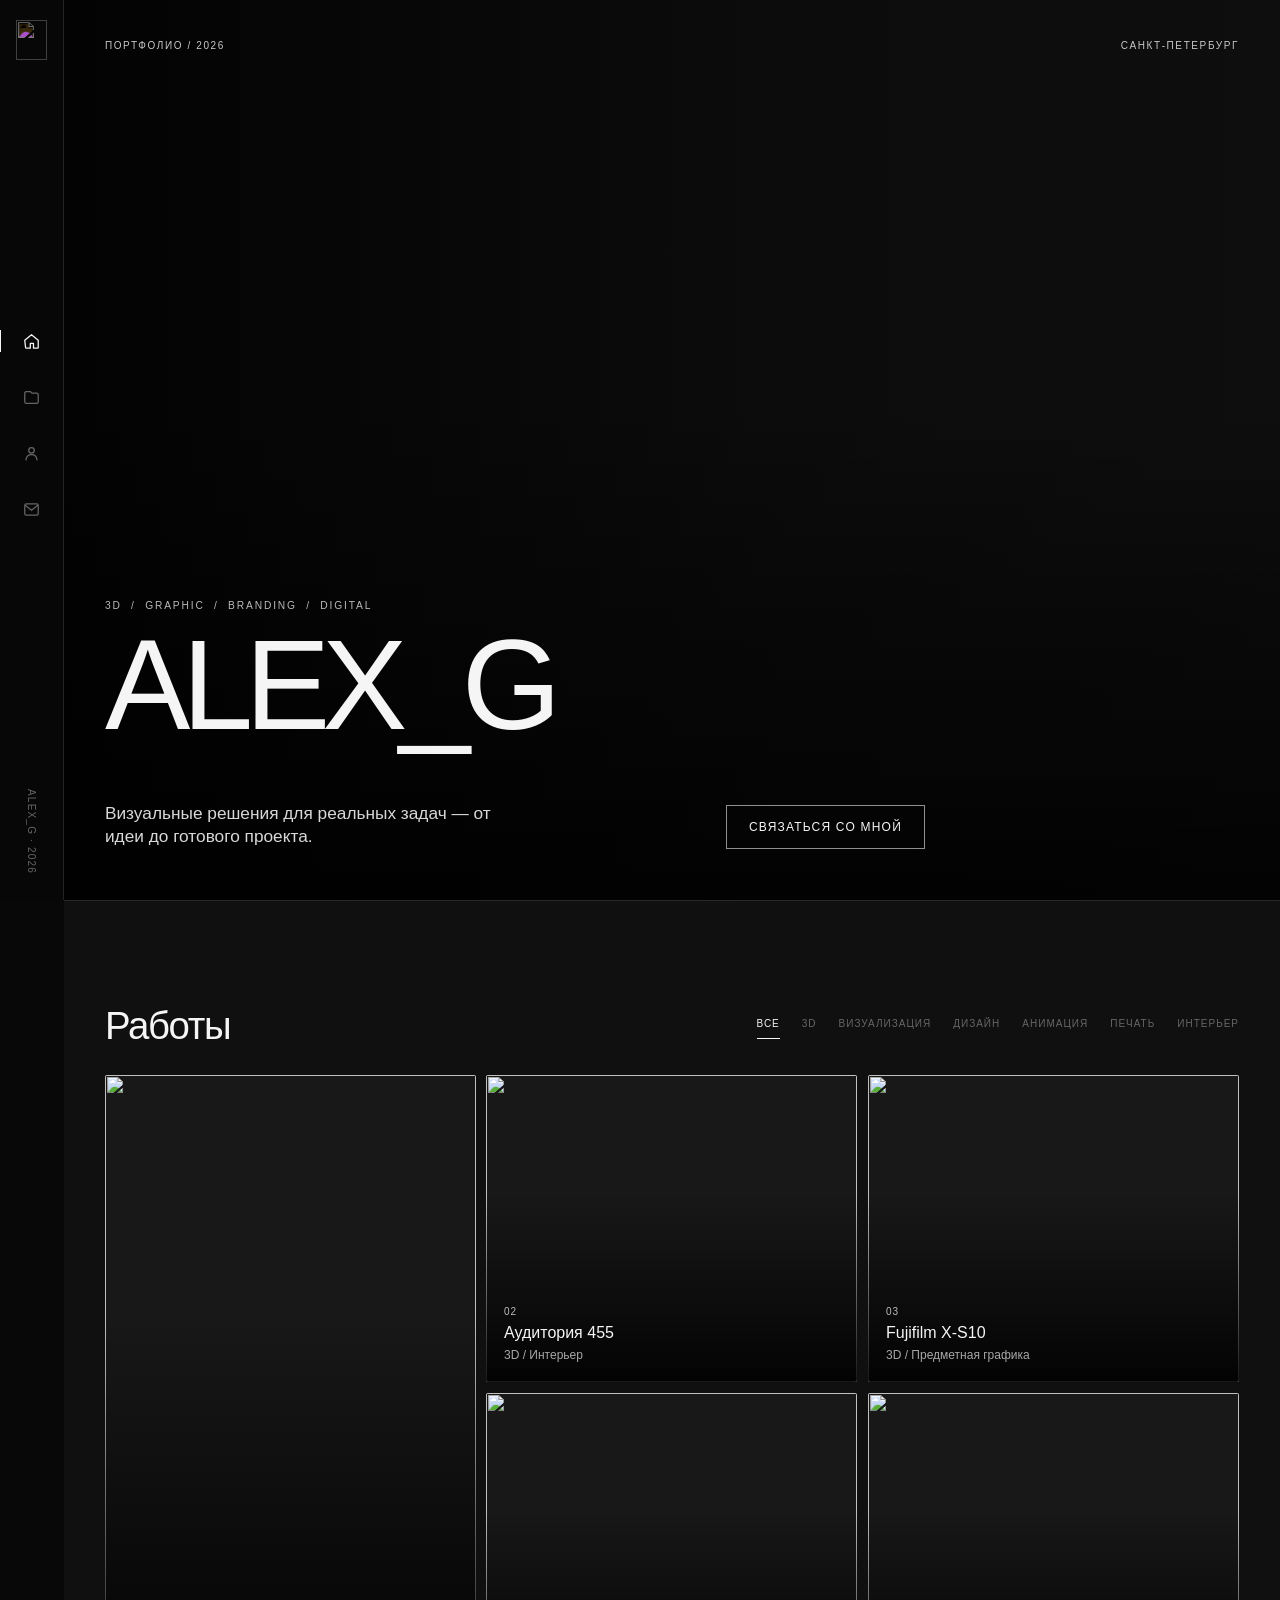
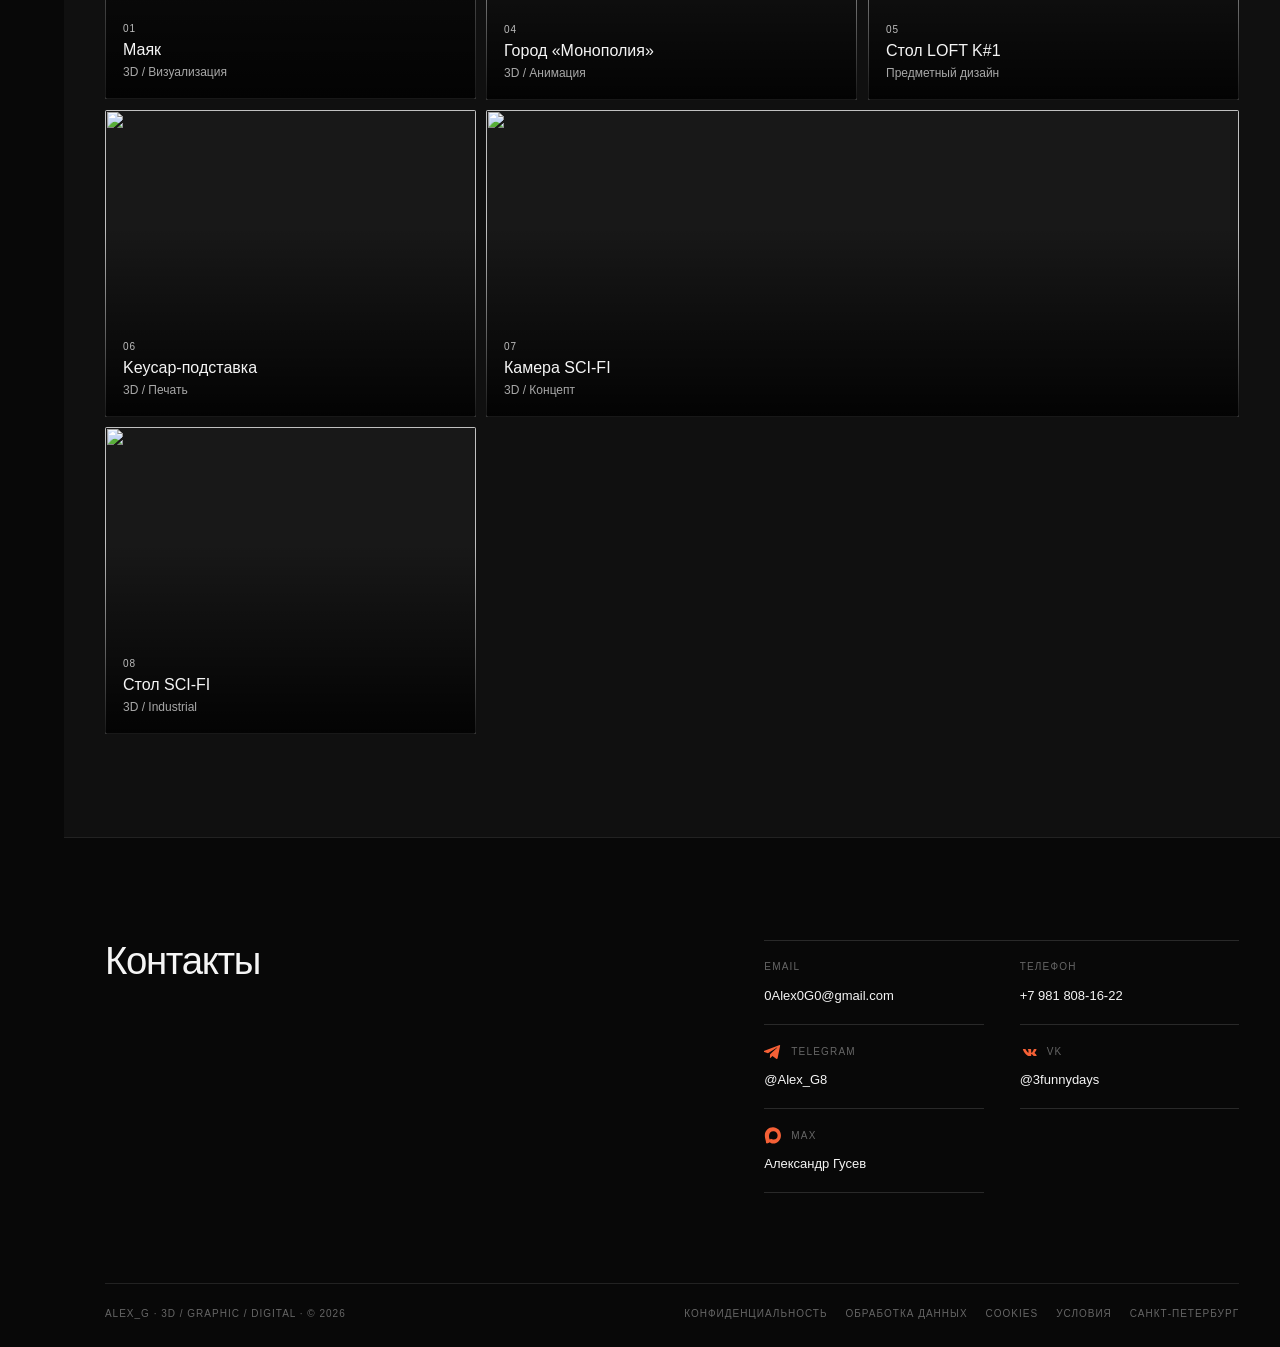
==== commit f68f22f7: "Добавить MAX и иконки мессенджеров" ====
--- a/index.html
+++ b/index.html
@@ -13,8 +13,8 @@
   <meta name="twitter:card" content="summary_large_image">
   <link rel="icon" href="img/icons/favicon.png">
   <link rel="manifest" href="site.webmanifest">
-  <link rel="stylesheet" href="css/portfolio-v2.css?v=20261013-1">
-  <script src="js/portfolio-v2.js?v=20261013-1" defer></script>
+  <link rel="stylesheet" href="css/portfolio-v2.css?v=20261013-5">
+  <script src="js/portfolio-v2.js?v=20261013-5" defer></script>
 </head>
 <body class="portfolio-site home-route">
   <div class="site-loader" data-site-loader role="status" aria-label="Загрузка сайта">
--- a/css/portfolio-v2.css
+++ b/css/portfolio-v2.css
@@ -32,7 +32,6 @@
   --inactive: #666;
   --line: #292929;
   --accent: #f56036;
-  --visual-viewport-bottom: 0px;
   --sidebar: 64px;
   --page-pad: clamp(20px, 3.2vw, 52px);
   --section-gap: clamp(64px, 8vw, 112px);
@@ -637,6 +636,9 @@
 .contact-link span { color: var(--inactive); font-size: 10px; letter-spacing: .12em; text-transform: uppercase; }
 .contact-link strong { font-size: 13px; font-weight: 400; overflow-wrap: anywhere; }
 .contact-link:hover { color: var(--muted); }
+.contact-link__service { display: inline-flex; align-items: center; gap: 9px; }
+.contact-link__service svg { width: 18px; height: 18px; flex: 0 0 auto; fill: currentColor; color: var(--accent); }
+.contact-link--messenger:hover .contact-link__service svg { color: var(--text); }
 
 .portfolio-footer__bottom {
   display: flex;
@@ -914,7 +916,7 @@
   .desktop-sidebar { display: none; }
   .site-frame { margin-left: 0; }
   .skip-link { left: 16px; }
-  .hero { min-height: 100svh; padding-bottom: calc(26px + env(safe-area-inset-bottom)); }
+  .hero { min-height: clamp(560px, 84svh, 720px); padding-bottom: calc(26px + env(safe-area-inset-bottom)); }
   .hero__video { object-position: 72% 50%; }
   .hero__media::after { background: linear-gradient(0deg, rgba(0,0,0,.9) 0%, rgba(0,0,0,.18) 78%), linear-gradient(90deg, rgba(0,0,0,.35), transparent); }
   .hero__topline { top: calc(20px + env(safe-area-inset-top)); }
@@ -926,7 +928,8 @@
   .hero h1 { font-size: clamp(58px, 18vw, 84px); line-height: .86; }
   .hero__bottom { display: block; margin-top: 26px; }
   .hero__statement { max-width: 320px; font-size: 15px; }
-  .hero__actions { align-items: flex-start; flex-direction: column; margin-top: 22px; }
+  .hero__actions { align-items: flex-start; flex-direction: column; width: 100%; margin-top: 22px; }
+  .hero__actions .outline-button { width: 100%; }
   .outline-button { min-height: 46px; padding: 0 16px; font-size: 10px; }
   .portfolio-board { padding-top: 58px; padding-bottom: 64px; }
   .portfolio-board__header { grid-template-columns: 1fr; gap: 18px; margin-bottom: 18px; }
@@ -976,10 +979,21 @@
     z-index: 220;
     left: max(16px, env(safe-area-inset-left));
     right: auto;
-    bottom: calc(max(16px, env(safe-area-inset-bottom)) + var(--visual-viewport-bottom));
+    bottom: max(16px, env(safe-area-inset-bottom));
     display: block;
     width: 56px;
     height: 56px;
+    opacity: 1;
+    visibility: visible;
+    transform: translateZ(0);
+    transition: opacity 220ms ease, visibility 0s linear;
+    will-change: opacity;
+  }
+  .mobile-menu.is-hero-gated:not(.is-after-hero) {
+    opacity: 0;
+    visibility: hidden;
+    pointer-events: none;
+    transition: opacity 180ms ease, visibility 0s linear 180ms;
   }
   .mobile-menu__toggle,
   .mobile-menu__link {
@@ -990,7 +1004,7 @@
     border: 1px solid #353535;
     border-radius: 50%;
     background: rgba(8, 8, 8, .92);
-    color: var(--text);
+    color: var(--accent);
     backdrop-filter: blur(14px);
   }
   .mobile-menu__toggle {
